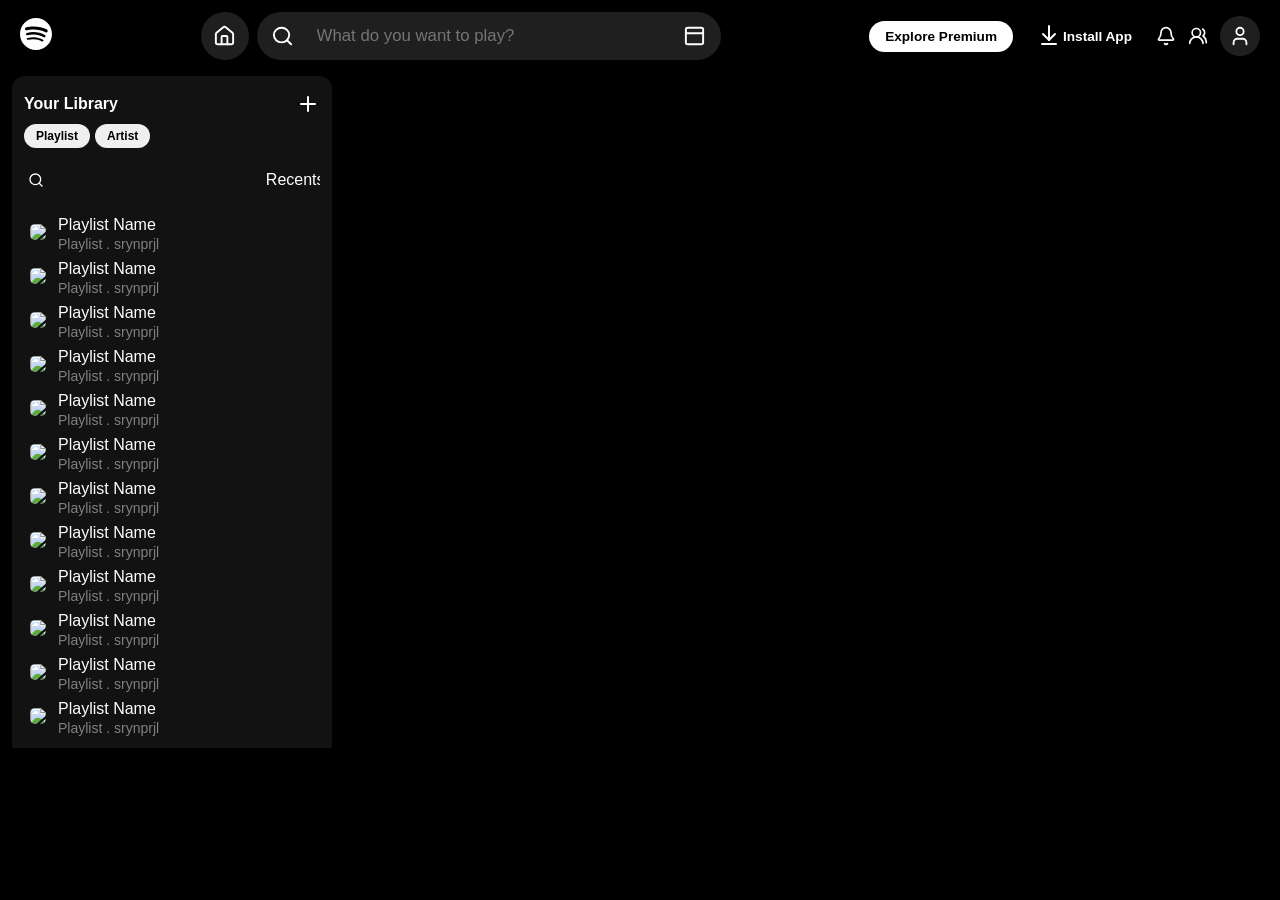
==== html/spotify/index.html @ 6c7f07a3 "[html/spotify] add sidebar" ====
<!DOCTYPE html>
<html lang="en">
    <head>
        <meta charset="UTF-8" />
        <meta name="viewport" content="width=device-width, initial-scale=1.0">
        <link rel="icon" sizes="32x32" type="image/png" href="assets/images/favicon32.png">
        <link rel="icon" sizes="16x16" type="image/png" href="assets/images/favicon16.png">
        <link rel="stylesheet" types="text/css" href="assets/style.css" />
        <title>Spotify - Web Player: Music for everyone</title>
    </head>
    <body>
        <nav class="navbar flex">
            <a href="index.html" class="spotify-logo">
                <img src="assets/images/logo.svg" aria-label="Spotify Logo">
            </a>
            <div class="nav-center flex">
                <button class="home-icon flex" aria-label="home btn" type="button">
                    <img src="assets/icons/home.svg" aria-label="Home Icon"/>
                </button>
                <div class="nav-search flex">
                    <div class="search-icon flex"><img src="assets/icons/search.svg" aria-label="search"/></div>
                    <div class="input"><input type="search" class="searchbar" placeholder="What do you want to play?"/></div>
                    <div class="browse-icon flex"><img src="assets/icons/browse.svg" aria-label="browse" /></div>
                </div>
            </div>
            <div class="right-btn flex">
                <button type="button" class="explore-premium-btn">Explore Premium</button>
                <button type="button" class="install-btn flex" style="gap: 2px;"><span><img src="assets/icons/install.svg" /></span><span>Install App</span></button>
                <button type="button" class="notification-btn flex"><img src="assets/icons/notification.svg" /></button>
                <button type="button" class="friends-btn flex"><img src="assets/icons/friends.svg" /></button>
                <button type="button" class="profile-btn flex"><img src="assets/icons/user.svg"/></button>
            </div>
        </nav>
        <!--Main Body thingy-->
        <main>
            <!--Sidebar-->
            <aside class="sidebar flex" id="playlist-bar">
                <div class="flex" style="flex-direction: column; width: 100%; gap: 8px;">
                    <div class="flex title"><span>Your Library</span><img src="assets/icons/plus.svg" /></div>
                    <div class="btn flex" style="width: 100%;">
                        <button type="button">Playlist</button>
                        <button type="button">Artist</button>
                    </div>
                    <div class="filters">
                        <button class="searchbar"><img src="assets/icons/search.svg" id="sb_search"/><input type="search" id="sb_input" hidden></button>
                        <div class="recent">Recents <img src="assets/icons/list.svg" /></div>
                    </div>
                    <div class="playlist_ctn">
                        <div class="playlist_item">
                            <div class="img" >
                                <img src="https://i.pinimg.com/736x/95/d3/55/95d3559ef5f2597b54479db717d99aef.jpg" />

                            </div>
                            <div class="details">
                                <div class="name">Playlist Name</div>
                                <div class="subtitle">Playlist . srynprjl</div>
                            </div>
                        </div>

                        <!--till here-->
                        <div class="playlist_item">
                            <div class="img" >
                                <img src="https://i.pinimg.com/736x/95/d3/55/95d3559ef5f2597b54479db717d99aef.jpg" />

                            </div>
                            <div class="details">
                                <div class="name">Playlist Name</div>
                                <div class="subtitle">Playlist . srynprjl</div>
                            </div>
                        </div>
                        <div class="playlist_item">
                            <div class="img" >
                                <img src="https://i.pinimg.com/736x/95/d3/55/95d3559ef5f2597b54479db717d99aef.jpg" />

                            </div>
                            <div class="details">
                                <div class="name">Playlist Name</div>
                                <div class="subtitle">Playlist . srynprjl</div>
                            </div>
                        </div>
                        <div class="playlist_item">
                            <div class="img" >
                                <img src="https://i.pinimg.com/736x/95/d3/55/95d3559ef5f2597b54479db717d99aef.jpg" />

                            </div>
                            <div class="details">
                                <div class="name">Playlist Name</div>
                                <div class="subtitle">Playlist . srynprjl</div>
                            </div>
                        </div>
                        <div class="playlist_item">
                            <div class="img" >
                                <img src="https://i.pinimg.com/736x/95/d3/55/95d3559ef5f2597b54479db717d99aef.jpg" />

                            </div>
                            <div class="details">
                                <div class="name">Playlist Name</div>
                                <div class="subtitle">Playlist . srynprjl</div>
                            </div>
                        </div>
                        <div class="playlist_item">
                            <div class="img" >
                                <img src="https://i.pinimg.com/736x/95/d3/55/95d3559ef5f2597b54479db717d99aef.jpg" />

                            </div>
                            <div class="details">
                                <div class="name">Playlist Name</div>
                                <div class="subtitle">Playlist . srynprjl</div>
                            </div>
                        </div>
                        <div class="playlist_item">
                            <div class="img" >
                                <img src="https://i.pinimg.com/736x/95/d3/55/95d3559ef5f2597b54479db717d99aef.jpg" />

                            </div>
                            <div class="details">
                                <div class="name">Playlist Name</div>
                                <div class="subtitle">Playlist . srynprjl</div>
                            </div>
                        </div>
                        <div class="playlist_item">
                            <div class="img" >
                                <img src="https://i.pinimg.com/736x/95/d3/55/95d3559ef5f2597b54479db717d99aef.jpg" />

                            </div>
                            <div class="details">
                                <div class="name">Playlist Name</div>
                                <div class="subtitle">Playlist . srynprjl</div>
                            </div>
                        </div>
                        <div class="playlist_item">
                            <div class="img" >
                                <img src="https://i.pinimg.com/736x/95/d3/55/95d3559ef5f2597b54479db717d99aef.jpg" />

                            </div>
                            <div class="details">
                                <div class="name">Playlist Name</div>
                                <div class="subtitle">Playlist . srynprjl</div>
                            </div>
                        </div>
                        <div class="playlist_item">
                            <div class="img" >
                                <img src="https://i.pinimg.com/736x/95/d3/55/95d3559ef5f2597b54479db717d99aef.jpg" />

                            </div>
                            <div class="details">
                                <div class="name">Playlist Name</div>
                                <div class="subtitle">Playlist . srynprjl</div>
                            </div>
                        </div>
                        <div class="playlist_item">
                            <div class="img" >
                                <img src="https://i.pinimg.com/736x/95/d3/55/95d3559ef5f2597b54479db717d99aef.jpg" />

                            </div>
                            <div class="details">
                                <div class="name">Playlist Name</div>
                                <div class="subtitle">Playlist . srynprjl</div>
                            </div>
                        </div>
                        <div class="playlist_item">
                            <div class="img" >
                                <img src="https://i.pinimg.com/736x/95/d3/55/95d3559ef5f2597b54479db717d99aef.jpg" />

                            </div>
                            <div class="details">
                                <div class="name">Playlist Name</div>
                                <div class="subtitle">Playlist . srynprjl</div>
                            </div>
                        </div>
                    </div>
                </div>
            </aside>
        </main>

        <script src="assets/script.js"></script>
    </body>
</html>
---- html/spotify/assets/style.css ----
@import url('https://fonts.googleapis.com/css2?family=Google+Sans:ital,opsz,wght@0,17..18,400..700;1,17..18,400..700&display=swap');

*{
    margin: 0;
    padding: 0;
    overflow-y: hidden;
}
body{
    background-color: #000;
    padding: 4px;
    font-family: 'Google Sans', 'Lucida Sans', 'Lucida Sans Regular', 'Lucida Grande', 'Lucida Sans Unicode', Geneva, Verdana, sans-serif;
    color: white;
}

input[type="search"]::-webkit-search-cancel-button,
input[type="search"]::-webkit-search-decoration,
input[type="search"]::-webkit-search-results-button,
input[type="search"]::-webkit-search-results-decoration {
  display: none;
}

input[type="search"]::-ms-clear,
input[type="search"]::-ms-reveal {
  display: none;
  width: 0;
  height: 0;
}

.flex{
    display: flex;
    align-items: center;
}

.navbar{
    padding: 8px 16px;
    justify-content: space-between;
}

.spotify-logo{
    img{
        width: 32px;
        cursor: pointer;
    }
}

.nav-center, .right-btn {
    gap: 8px;
}

.nav-search{
    transition: background-color 0.3s ease-in-out, scale 0.3s ease-in-out, border 0.3s ease-in-out;
    border-radius: 500px;
    background-color: #1f1f1f;
}

.home-icon, .search-icon, .browse-icon{
    justify-content: center;
    padding: 0px 2px;
    width: 3rem;
    height: 3rem;
    border: none;
    outline: none;
    border-radius: 50%;
    color: #fff;
    transition: background-color 0.3s ease-in-out, scale 0.3s ease-in-out;
    img {
        width: 1.4rem;
    }
}

.home-icon{
    background-color: #1f1f1f;
}

.search-icon, .browse-icon{
    background-color: none;
}

.home-icon:hover, .nav-search:hover {
    background-color: #2f2f2f;
    outline: 1px solid #3f3f3f;
    cursor: pointer;
}


.input , .searchbar{
    border: none;
    outline: none;
    height: 3rem;
    width: 22rem;
    padding-inline: 4px;
    font-size: 1.05rem;
    background-color: transparent;
    color: white;
}



.explore-premium-btn, .install-btn{
    padding: 8px 16px;
    border: none;
    font-weight: 800;
    font-size: 0.85rem;
    border-radius: 500px;
    cursor: pointer;
}

.explore-premium-btn{
    background-color: white;
    color: black;
}

.install-btn{
    background-color: transparent;
    color: white;
}


.notification-btn, .friends-btn{
    background-color: transparent;
    color: #1f1f1f;
    border: none;
    width: 24px;
    height: 24px;
    img {
        width: 20px;
        height: 20px;
    }
}

.profile-btn{
    width: 40px;
    height: 40px;
    background-color: #1f1f1f;
    border: none;
    border-radius: 500px;
    align-items: center;
    justify-content: center;
    img {
        width: 22px;
    }
}

.explore-premium-btn:hover, .install-btn:hover, .notification-btn:hover, .friends-btn:hover, .profile-btn:hover{
    scale: 1.1;
}

/* Playlist Sidebar */
main{
    padding: 8px;
    height: 100%;
    display: grid;
    grid-template-columns: 20rem auto auto;
    align-items: stretch;
}

.search_active{
    padding: 6px 0px;
    background-color: #2f2f2f;
}

.sidebar {
    padding: 8px 12px;
    border-radius: 13px;
    background-color: #121212;
    height: 100%;
    div{
        .title{
            width: 100%;
            justify-content: space-between;
            font-weight: 800;
        }

        .btn{
            display: flex;
            gap: 5px;
            button{
                border: none;
                border-radius: 500px;
                font-size: 0.75rem;
                font-weight: 600;
                padding: 5px 12px;

            }
        }

        .filters{
            display: flex;
            align-items: center;
            width: 100%;
            justify-content: space-between;
            button{

                display: flex;

                align-items: center;
                img{
                    width: 16px;
                }
                input{
                    width: 8rem;
                    outline: none;
                    border: none;
                    background-color: #2f2f2f;
                    color: white;
                    padding: 6px;
                }
            }
            .recent{
                display: flex;
                gap: 5px;
                img{
                    width: 16px;
                }
            }
        }
    }
}


.playlist_ctn{
    width: 100%;
    max-height: 70dvh;
    overflow-y: scroll;
    .playlist_item:hover,  .active_playlist{
        background-color: #1F1F1F;
    }
    .playlist_item{
        display: flex;
        padding: 4px 6px;
        align-items: center;
        /*align-content: center;*/
        gap: 12px;
        .img img{
            width: 64px;
            border-radius: 5px;
        }
        .details{
            display: flex;
            flex-direction: column;
            gap: 2px;
            .name{
                font-size: 16px;
            }
            .subtitle {
                font-size: 14px;
                color: grey;
            }
        }
    }
}
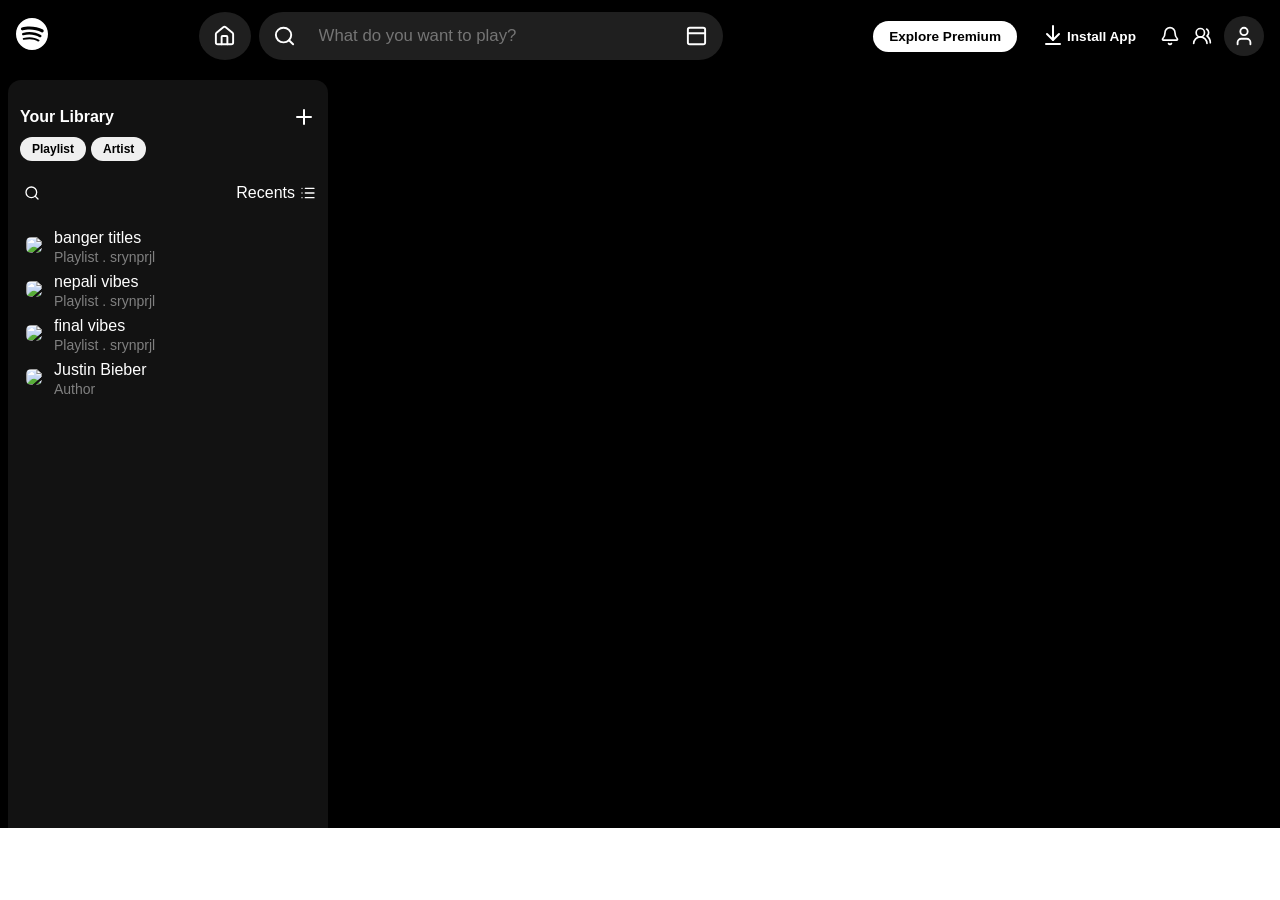
==== commit 0a2c7ec5: "[html/spotify] add dynamic playlist via json" ====
--- a/html/spotify/index.html
+++ b/html/spotify/index.html
@@ -2,13 +2,13 @@
 <html lang="en">
     <head>
         <meta charset="UTF-8" />
-        <meta name="viewport" content="width=device-width, initial-scale=1.0">
+        <meta name="viewport" content="width=device-width, initial-scale=1.0 ">
         <link rel="icon" sizes="32x32" type="image/png" href="assets/images/favicon32.png">
         <link rel="icon" sizes="16x16" type="image/png" href="assets/images/favicon16.png">
         <link rel="stylesheet" types="text/css" href="assets/style.css" />
         <title>Spotify - Web Player: Music for everyone</title>
     </head>
-    <body>
+    <body class="" style="">
         <nav class="navbar flex">
             <a href="index.html" class="spotify-logo">
                 <img src="assets/images/logo.svg" aria-label="Spotify Logo">
@@ -45,133 +45,15 @@
                         <button class="searchbar"><img src="assets/icons/search.svg" id="sb_search"/><input type="search" id="sb_input" hidden></button>
                         <div class="recent">Recents <img src="assets/icons/list.svg" /></div>
                     </div>
-                    <div class="playlist_ctn">
-                        <div class="playlist_item">
-                            <div class="img" >
-                                <img src="https://i.pinimg.com/736x/95/d3/55/95d3559ef5f2597b54479db717d99aef.jpg" />
+                    <div id="playlist_ctn">
 
-                            </div>
-                            <div class="details">
-                                <div class="name">Playlist Name</div>
-                                <div class="subtitle">Playlist . srynprjl</div>
-                            </div>
-                        </div>
-
-                        <!--till here-->
-                        <div class="playlist_item">
-                            <div class="img" >
-                                <img src="https://i.pinimg.com/736x/95/d3/55/95d3559ef5f2597b54479db717d99aef.jpg" />
-
-                            </div>
-                            <div class="details">
-                                <div class="name">Playlist Name</div>
-                                <div class="subtitle">Playlist . srynprjl</div>
-                            </div>
-                        </div>
-                        <div class="playlist_item">
-                            <div class="img" >
-                                <img src="https://i.pinimg.com/736x/95/d3/55/95d3559ef5f2597b54479db717d99aef.jpg" />
-
-                            </div>
-                            <div class="details">
-                                <div class="name">Playlist Name</div>
-                                <div class="subtitle">Playlist . srynprjl</div>
-                            </div>
-                        </div>
-                        <div class="playlist_item">
-                            <div class="img" >
-                                <img src="https://i.pinimg.com/736x/95/d3/55/95d3559ef5f2597b54479db717d99aef.jpg" />
-
-                            </div>
-                            <div class="details">
-                                <div class="name">Playlist Name</div>
-                                <div class="subtitle">Playlist . srynprjl</div>
-                            </div>
-                        </div>
-                        <div class="playlist_item">
-                            <div class="img" >
-                                <img src="https://i.pinimg.com/736x/95/d3/55/95d3559ef5f2597b54479db717d99aef.jpg" />
-
-                            </div>
-                            <div class="details">
-                                <div class="name">Playlist Name</div>
-                                <div class="subtitle">Playlist . srynprjl</div>
-                            </div>
-                        </div>
-                        <div class="playlist_item">
-                            <div class="img" >
-                                <img src="https://i.pinimg.com/736x/95/d3/55/95d3559ef5f2597b54479db717d99aef.jpg" />
-
-                            </div>
-                            <div class="details">
-                                <div class="name">Playlist Name</div>
-                                <div class="subtitle">Playlist . srynprjl</div>
-                            </div>
-                        </div>
-                        <div class="playlist_item">
-                            <div class="img" >
-                                <img src="https://i.pinimg.com/736x/95/d3/55/95d3559ef5f2597b54479db717d99aef.jpg" />
-
-                            </div>
-                            <div class="details">
-                                <div class="name">Playlist Name</div>
-                                <div class="subtitle">Playlist . srynprjl</div>
-                            </div>
-                        </div>
-                        <div class="playlist_item">
-                            <div class="img" >
-                                <img src="https://i.pinimg.com/736x/95/d3/55/95d3559ef5f2597b54479db717d99aef.jpg" />
-
-                            </div>
-                            <div class="details">
-                                <div class="name">Playlist Name</div>
-                                <div class="subtitle">Playlist . srynprjl</div>
-                            </div>
-                        </div>
-                        <div class="playlist_item">
-                            <div class="img" >
-                                <img src="https://i.pinimg.com/736x/95/d3/55/95d3559ef5f2597b54479db717d99aef.jpg" />
-
-                            </div>
-                            <div class="details">
-                                <div class="name">Playlist Name</div>
-                                <div class="subtitle">Playlist . srynprjl</div>
-                            </div>
-                        </div>
-                        <div class="playlist_item">
-                            <div class="img" >
-                                <img src="https://i.pinimg.com/736x/95/d3/55/95d3559ef5f2597b54479db717d99aef.jpg" />
-
-                            </div>
-                            <div class="details">
-                                <div class="name">Playlist Name</div>
-                                <div class="subtitle">Playlist . srynprjl</div>
-                            </div>
-                        </div>
-                        <div class="playlist_item">
-                            <div class="img" >
-                                <img src="https://i.pinimg.com/736x/95/d3/55/95d3559ef5f2597b54479db717d99aef.jpg" />
-
-                            </div>
-                            <div class="details">
-                                <div class="name">Playlist Name</div>
-                                <div class="subtitle">Playlist . srynprjl</div>
-                            </div>
-                        </div>
-                        <div class="playlist_item">
-                            <div class="img" >
-                                <img src="https://i.pinimg.com/736x/95/d3/55/95d3559ef5f2597b54479db717d99aef.jpg" />
-
-                            </div>
-                            <div class="details">
-                                <div class="name">Playlist Name</div>
-                                <div class="subtitle">Playlist . srynprjl</div>
-                            </div>
-                        </div>
                     </div>
                 </div>
             </aside>
         </main>
+        <footer class="playbar">
+
+        </footer>
 
         <script src="assets/script.js"></script>
     </body>
--- a/html/spotify/assets/style.css
+++ b/html/spotify/assets/style.css
@@ -3,13 +3,16 @@
 *{
     margin: 0;
     padding: 0;
-    overflow-y: hidden;
+    /*overflow-y: hidden;*/
+    box-sizing: content-box;
 }
 body{
     background-color: #000;
-    padding: 4px;
     font-family: 'Google Sans', 'Lucida Sans', 'Lucida Sans Regular', 'Lucida Grande', 'Lucida Sans Unicode', Geneva, Verdana, sans-serif;
+    height: 100dvh;
     color: white;
+    display:grid;
+    grid-template-rows: 8vh 84vh 8vh;
 }
 
 input[type="search"]::-webkit-search-cancel-button,
@@ -218,9 +221,10 @@
 }
 
 
-.playlist_ctn{
+#playlist_ctn{
     width: 100%;
-    max-height: 70dvh;
+    min-height: 67dvh;
+    max-height: 67dvh;
     overflow-y: scroll;
     .playlist_item:hover,  .active_playlist{
         background-color: #1F1F1F;
@@ -249,3 +253,10 @@
         }
     }
 }
+
+
+.playbar{
+    width: 100vw;
+    background-color: white;
+    height: 100%;
+}
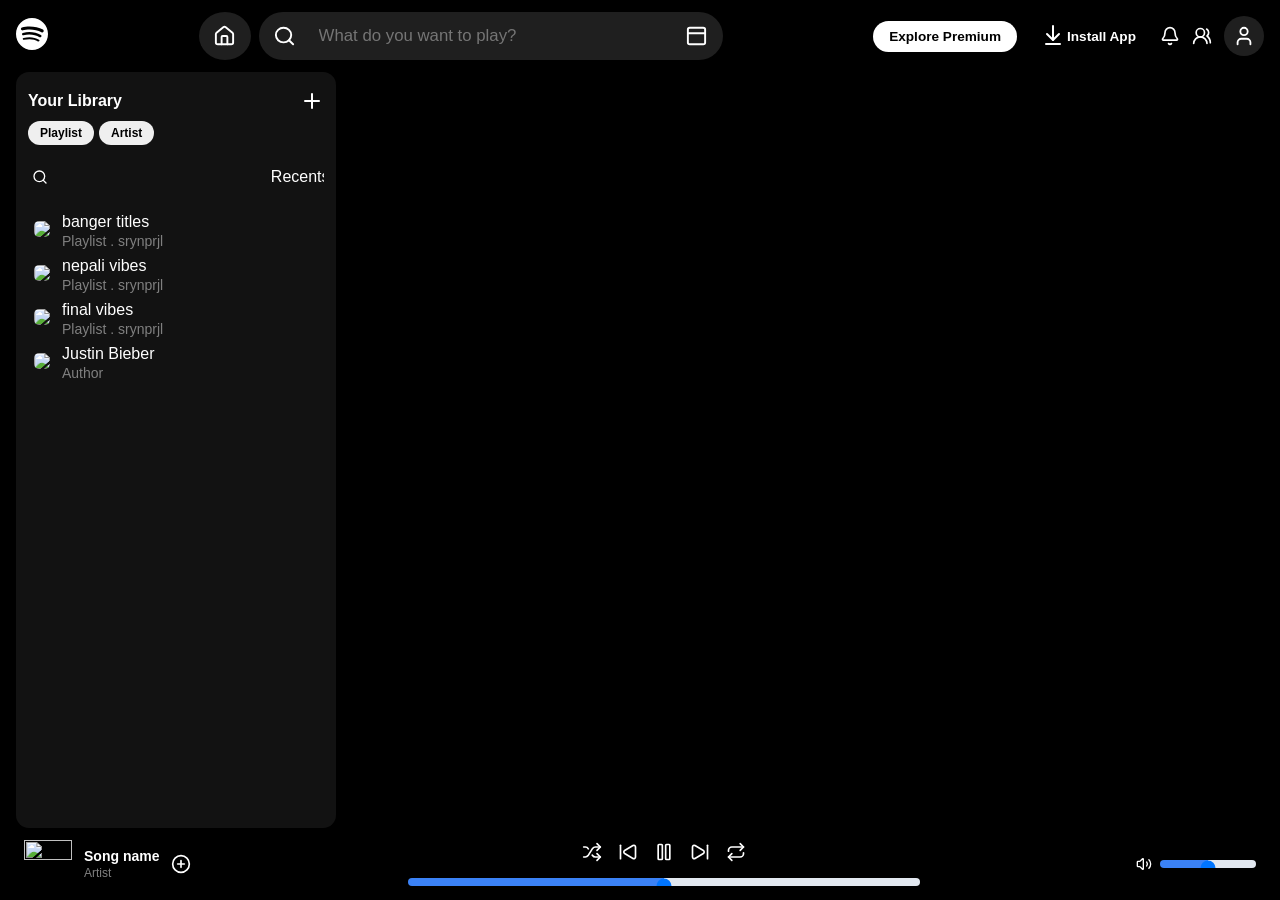
==== commit d1b7158f: "[html/spotify] add playbar" ====
--- a/html/spotify/index.html
+++ b/html/spotify/index.html
@@ -51,8 +51,31 @@
                 </div>
             </aside>
         </main>
+
         <footer class="playbar">
-
+            <div class="details">
+                <img src="https://i.pinimg.com/736x/66/7a/7f/667a7f247077806fbedd7a22e973f77f.jpg"/>
+                <div class="names">
+                    <div class="title">Song name</div>
+                    <div class="artist">Artist</div>
+                </div>
+                <img class="icon" src="assets/icons/plus-circle.svg" />
+                
+            </div>
+            <div class="play">
+                <div class="play_controls">
+                    <img src="assets/icons/shuffle.svg" />
+                    <img src="assets/icons/skip-back.svg" />
+                    <img src="assets/icons/pause.svg" />
+                    <img src="assets/icons/skip-forward.svg" />
+                    <img src="assets/icons/repeat.svg" />
+                </div>
+                <input class="play-range" id="bar" type="range" min="0" max="100"/>
+            </div>
+            <div class="controls flex" style="gap: 8px;">
+                <img id="vol-icon" src="assets/icons/volume-2.svg" />
+                <input class="volume" id="volume" type="range" min="0" max="100"/>
+            </div>
         </footer>
 
         <script src="assets/script.js"></script>
--- a/html/spotify/assets/style.css
+++ b/html/spotify/assets/style.css
@@ -3,7 +3,7 @@
 *{
     margin: 0;
     padding: 0;
-    /*overflow-y: hidden;*/
+    overflow-y: hidden;
     box-sizing: content-box;
 }
 body{
@@ -12,6 +12,7 @@
     height: 100dvh;
     color: white;
     display:grid;
+    grid-template-columns: 100dvw;
     grid-template-rows: 8vh 84vh 8vh;
 }
 
@@ -150,10 +151,10 @@
 
 /* Playlist Sidebar */
 main{
-    padding: 8px;
+    padding: 0px 16px;
     height: 100%;
     display: grid;
-    grid-template-columns: 20rem auto auto;
+    grid-template-columns: 20rem auto;
     align-items: stretch;
 }
 
@@ -166,7 +167,6 @@
     padding: 8px 12px;
     border-radius: 13px;
     background-color: #121212;
-    height: 100%;
     div{
         .title{
             width: 100%;
@@ -226,6 +226,7 @@
     min-height: 67dvh;
     max-height: 67dvh;
     overflow-y: scroll;
+
     .playlist_item:hover,  .active_playlist{
         background-color: #1F1F1F;
     }
@@ -256,7 +257,103 @@
 
 
 .playbar{
-    width: 100vw;
-    background-color: white;
+    background-color: black;
     height: 100%;
-}
+    display: flex;
+    align-items: center;
+    justify-content: space-between;
+    padding: 0px 24px;
+    .play{
+        display: flex;
+        justify-content: center;
+        flex-direction: column;
+        align-items: center;
+        gap: 16px;
+    }
+    .details {
+        display: flex;
+        align-items: center;
+        gap: 12px;
+        img{
+            width: 48px;
+            aspect-ratio: 1;
+        }
+        .names{
+            display: flex;
+            gap: 2px;
+            flex-direction: column;
+        }
+        .title{
+            font-size: 14px;
+            font-weight: 600;
+        }
+        .artist {
+            font-size: 12px;
+            color: grey;
+        }
+        .icon{
+            width: 20px;
+        }
+    }
+
+    .play_controls{
+        display: flex;
+        gap: 16px;
+        img{
+            width: 20px;
+        }
+
+    }
+
+.play-range, .volume {
+    -webkit-appearance: none;
+    appearance: none;
+    width: 32rem;
+    background: transparent;
+}
+
+.volume{
+    width: 6rem;
+}
+
+.play-range:focus,  .volume:focus {
+    outline: none;
+}
+
+.play-range::-webkit-slider-runnable-track, .volume::-webkit-slider-runnable-track {
+    width: 100%;
+    height: 8px;
+    cursor: pointer;
+    background: linear-gradient(to right, #3b82f6 0%, #3b82f6 var(--value, 50%), #e2e8f0 var(--value, 50%), #e2e8f0 100%);
+    border-radius: 4px;
+}
+
+.play-range::-moz-range-track, .volume::-moz-range-track {
+    width: 100%;
+    height: 8px;
+    cursor: pointer;
+    background: linear-gradient(to right, #3b82f6 0%, #3b82f6 var(--value, 50%), #e2e8f0 var(--value, 50%), #e2e8f0 100%);
+    border-radius: 4px;
+}
+
+.play-range::-webkit-slider-thumb, .volume::-webkit-slider-thumb {
+    -webkit-appearance: none;
+    appearance: none;
+    height: 18px;
+    width: 18px;
+    border-radius: 50%;
+    background: #3b82f6;
+    cursor: pointer;
+    margin-top: -5px;
+}
+
+.play-range::-moz-range-thumb, .volume::-moz-range-thumb {
+    height: 18px;
+    width: 18px;
+    border: none;
+    border-radius: 50%;
+    background: #3b82f6;
+    cursor: pointer;
+}
+
+}
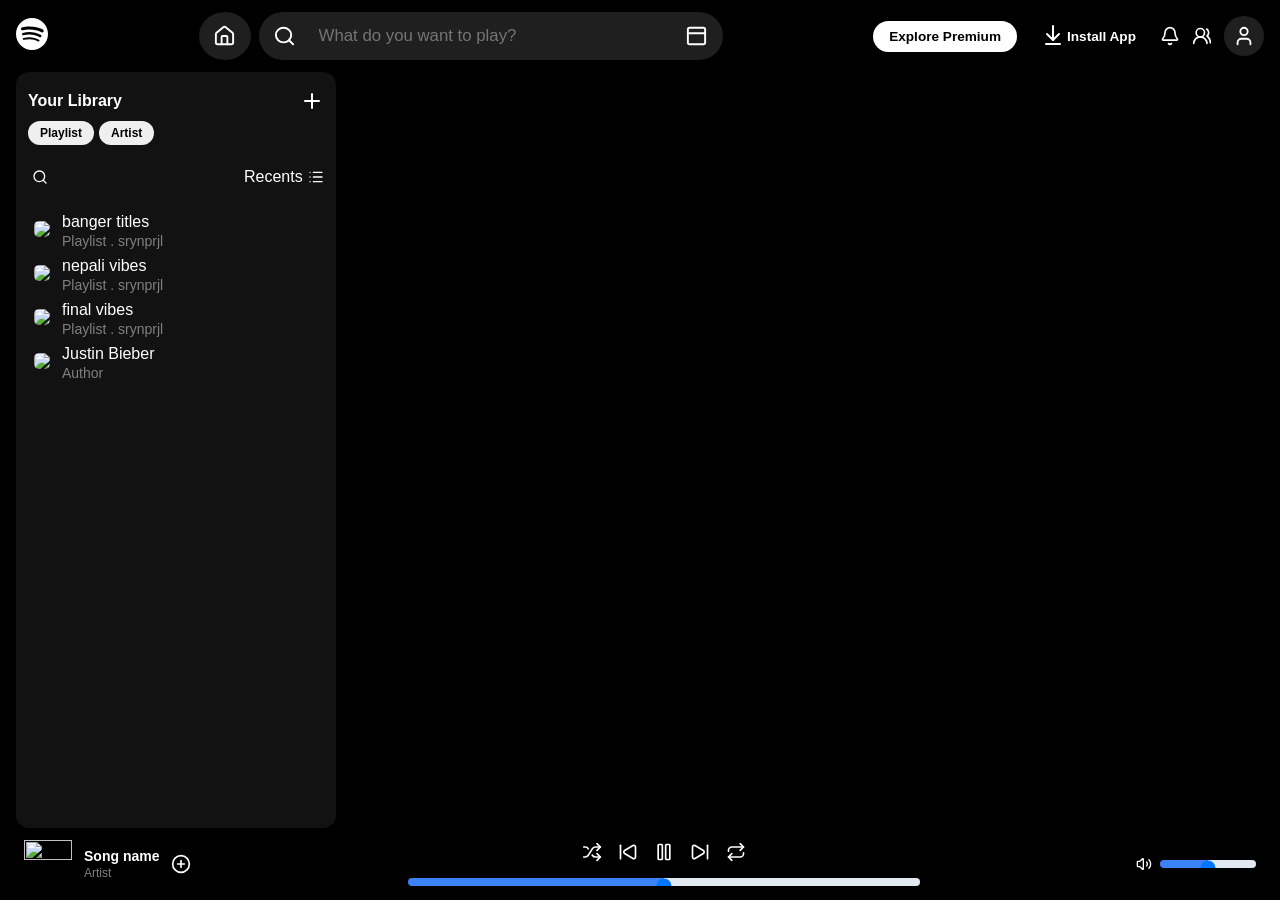
==== commit 0d092ff2: "[html/spotify] fix styling, add song downloader and add functions placeholders" ====
--- a/html/spotify/index.html
+++ b/html/spotify/index.html
@@ -5,21 +5,22 @@
         <meta name="viewport" content="width=device-width, initial-scale=1.0 ">
         <link rel="icon" sizes="32x32" type="image/png" href="assets/images/favicon32.png">
         <link rel="icon" sizes="16x16" type="image/png" href="assets/images/favicon16.png">
-        <link rel="stylesheet" types="text/css" href="assets/style.css" />
+        <link rel="stylesheet" types="text/css" href="assets/style.css">
         <title>Spotify - Web Player: Music for everyone</title>
+
     </head>
-    <body class="" style="">
+    <body>
         <nav class="navbar flex">
             <a href="index.html" class="spotify-logo">
                 <img src="assets/images/logo.svg" aria-label="Spotify Logo">
             </a>
             <div class="nav-center flex">
                 <button class="home-icon flex" aria-label="home btn" type="button">
-                    <img src="assets/icons/home.svg" aria-label="Home Icon"/>
+                    <img src="assets/icons/home.svg" aria-label="Home Icon" />
                 </button>
                 <div class="nav-search flex">
                     <div class="search-icon flex"><img src="assets/icons/search.svg" aria-label="search"/></div>
-                    <div class="input"><input type="search" class="searchbar" placeholder="What do you want to play?"/></div>
+                    <div class="input  top-search"><input type="search" class="searchbar top-search" placeholder="What do you want to play?"/></div>
                     <div class="browse-icon flex"><img src="assets/icons/browse.svg" aria-label="browse" /></div>
                 </div>
             </div>
@@ -35,15 +36,21 @@
         <main>
             <!--Sidebar-->
             <aside class="sidebar flex" id="playlist-bar">
-                <div class="flex" style="flex-direction: column; width: 100%; gap: 8px;">
+                <div class="flex" style="flex-direction: column; gap: 8px;">
                     <div class="flex title"><span>Your Library</span><img src="assets/icons/plus.svg" /></div>
-                    <div class="btn flex" style="width: 100%;">
+                    <div class="btn flex">
                         <button type="button">Playlist</button>
                         <button type="button">Artist</button>
                     </div>
                     <div class="filters">
-                        <button class="searchbar"><img src="assets/icons/search.svg" id="sb_search"/><input type="search" id="sb_input" hidden></button>
-                        <div class="recent">Recents <img src="assets/icons/list.svg" /></div>
+                        <button class="searchbar">
+                            <img src="assets/icons/search.svg" id="sb_search"/>
+                            <input type="search" id="sb_input" hidden>
+                        </button>
+                        <div class="recent">
+                            <span>Recents</span> 
+                            <img src="assets/icons/list.svg" />
+                        </div>
                     </div>
                     <div id="playlist_ctn">
 
@@ -60,7 +67,7 @@
                     <div class="artist">Artist</div>
                 </div>
                 <img class="icon" src="assets/icons/plus-circle.svg" />
-                
+
             </div>
             <div class="play">
                 <div class="play_controls">
--- a/html/spotify/assets/style.css
+++ b/html/spotify/assets/style.css
@@ -91,13 +91,16 @@
     border: none;
     outline: none;
     height: 3rem;
-    width: 22rem;
+    width: 13rem;
     padding-inline: 4px;
     font-size: 1.05rem;
     background-color: transparent;
     color: white;
 }
 
+.top-search{
+    width: 22rem;
+}
 
 
 .explore-premium-btn, .install-btn{
@@ -177,6 +180,7 @@
         .btn{
             display: flex;
             gap: 5px;
+            width: 100%;
             button{
                 border: none;
                 border-radius: 500px;
@@ -191,11 +195,9 @@
             display: flex;
             align-items: center;
             width: 100%;
-            justify-content: space-between;
+            justify-content: space-evenly;
             button{
-
                 display: flex;
-
                 align-items: center;
                 img{
                     width: 16px;
@@ -304,6 +306,9 @@
         }
 
     }
+    .play_controls img:hover{
+        scale: 1.1;
+    }
 
 .play-range, .volume {
     -webkit-appearance: none;
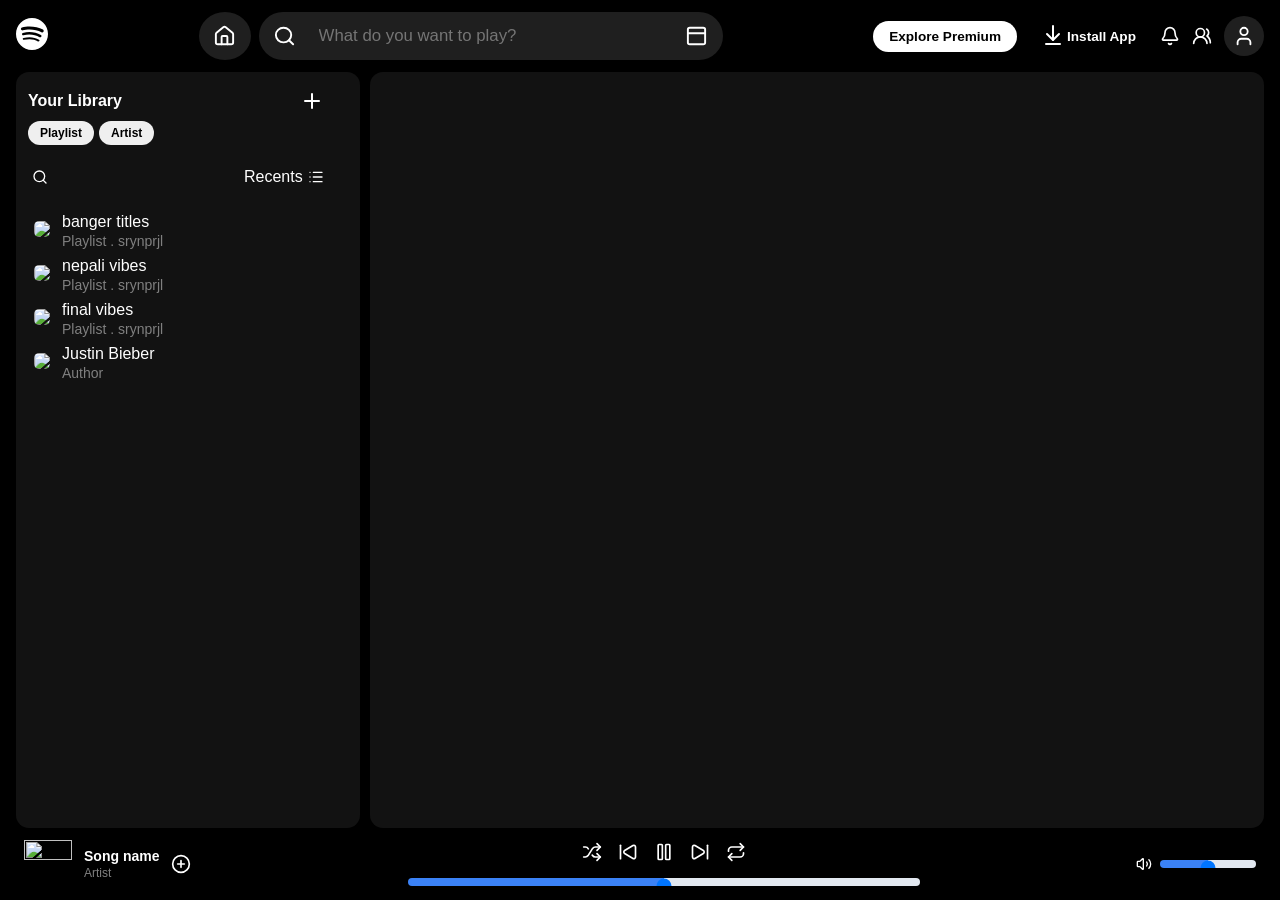
==== commit 323f2df2: "add main index.html" ====
--- a/html/spotify/index.html
+++ b/html/spotify/index.html
@@ -5,9 +5,8 @@
         <meta name="viewport" content="width=device-width, initial-scale=1.0 ">
         <link rel="icon" sizes="32x32" type="image/png" href="assets/images/favicon32.png">
         <link rel="icon" sizes="16x16" type="image/png" href="assets/images/favicon16.png">
-        <link rel="stylesheet" types="text/css" href="assets/style.css">
+        <link rel="stylesheet" types="text/css" href="assets/css/style.css">
         <title>Spotify - Web Player: Music for everyone</title>
-
     </head>
     <body>
         <nav class="navbar flex">
@@ -15,7 +14,7 @@
                 <img src="assets/images/logo.svg" aria-label="Spotify Logo">
             </a>
             <div class="nav-center flex">
-                <button class="home-icon flex" aria-label="home btn" type="button">
+                <button class="home-icon flex" aria-label="home_btn" type="button">
                     <img src="assets/icons/home.svg" aria-label="Home Icon" />
                 </button>
                 <div class="nav-search flex">
@@ -48,7 +47,7 @@
                             <input type="search" id="sb_input" hidden>
                         </button>
                         <div class="recent">
-                            <span>Recents</span> 
+                            <span>Recents</span>
                             <img src="assets/icons/list.svg" />
                         </div>
                     </div>
@@ -57,6 +56,9 @@
                     </div>
                 </div>
             </aside>
+            <section class="mainbody">
+                
+            </section>
         </main>
 
         <footer class="playbar">
@@ -85,6 +87,6 @@
             </div>
         </footer>
 
-        <script src="assets/script.js"></script>
+        <script  src="assets/js/script.js"></script>
     </body>
 </html>
--- a/html/spotify/assets/css/style.css
+++ b/html/spotify/assets/css/style.css
@@ -0,0 +1,372 @@
+@import url('https://fonts.googleapis.com/css2?family=Google+Sans:ital,opsz,wght@0,17..18,400..700;1,17..18,400..700&display=swap');
+
+*{
+    margin: 0;
+    padding: 0;
+    overflow-y: hidden;
+    box-sizing: content-box;
+}
+body{
+    background-color: #000;
+    font-family: 'Google Sans', 'Lucida Sans', 'Lucida Sans Regular', 'Lucida Grande', 'Lucida Sans Unicode', Geneva, Verdana, sans-serif;
+    height: 100dvh;
+    color: white;
+    display:grid;
+    grid-template-columns: 100dvw;
+    grid-template-rows: 8vh 84vh 8vh;
+}
+
+input[type="search"]::-webkit-search-cancel-button,
+input[type="search"]::-webkit-search-decoration,
+input[type="search"]::-webkit-search-results-button,
+input[type="search"]::-webkit-search-results-decoration {
+  display: none;
+}
+
+input[type="search"]::-ms-clear,
+input[type="search"]::-ms-reveal {
+  display: none;
+  width: 0;
+  height: 0;
+}
+
+.flex{
+    display: flex;
+    align-items: center;
+}
+
+.navbar{
+    padding: 8px 16px;
+    justify-content: space-between;
+}
+
+.spotify-logo{
+    img{
+        width: 32px;
+        cursor: pointer;
+    }
+}
+
+.nav-center, .right-btn {
+    gap: 8px;
+}
+
+.nav-search{
+    transition: background-color 0.3s ease-in-out, scale 0.3s ease-in-out, border 0.3s ease-in-out;
+    border-radius: 500px;
+    background-color: #1f1f1f;
+}
+
+.home-icon, .search-icon, .browse-icon{
+    justify-content: center;
+    padding: 0px 2px;
+    width: 3rem;
+    height: 3rem;
+    border: none;
+    outline: none;
+    border-radius: 50%;
+    color: #fff;
+    transition: background-color 0.3s ease-in-out, scale 0.3s ease-in-out;
+    img {
+        width: 1.4rem;
+    }
+}
+
+.home-icon{
+    background-color: #1f1f1f;
+}
+
+.search-icon, .browse-icon{
+    background-color: none;
+}
+
+.home-icon:hover, .nav-search:hover {
+    background-color: #2f2f2f;
+    outline: 1px solid #3f3f3f;
+    cursor: pointer;
+}
+
+
+.input , .searchbar{
+    border: none;
+    outline: none;
+    height: 3rem;
+    width: 13rem;
+    padding-inline: 4px;
+    font-size: 1.05rem;
+    background-color: transparent;
+    color: white;
+}
+
+.top-search{
+    width: 22rem;
+}
+
+
+.explore-premium-btn, .install-btn{
+    padding: 8px 16px;
+    border: none;
+    font-weight: 800;
+    font-size: 0.85rem;
+    border-radius: 500px;
+    cursor: pointer;
+}
+
+.explore-premium-btn{
+    background-color: white;
+    color: black;
+}
+
+.install-btn{
+    background-color: transparent;
+    color: white;
+}
+
+
+.notification-btn, .friends-btn{
+    background-color: transparent;
+    color: #1f1f1f;
+    border: none;
+    width: 24px;
+    height: 24px;
+    img {
+        width: 20px;
+        height: 20px;
+    }
+}
+
+.profile-btn{
+    width: 40px;
+    height: 40px;
+    background-color: #1f1f1f;
+    border: none;
+    border-radius: 500px;
+    align-items: center;
+    justify-content: center;
+    img {
+        width: 22px;
+    }
+}
+
+.explore-premium-btn:hover, .install-btn:hover, .notification-btn:hover, .friends-btn:hover, .profile-btn:hover{
+    scale: 1.1;
+}
+
+/* Playlist Sidebar */
+main{
+    padding: 0px 16px;
+    height: 100%;
+    display: grid;
+    grid-template-columns: max-content auto;
+    gap: 10px;
+    align-items: stretch;
+}
+
+.search_active{
+    padding: 6px 0px;
+    background-color: #2f2f2f;
+}
+
+.sidebar {
+    padding: 8px 12px;
+    width: 20rem;
+    border-radius: 13px;
+    background-color: #121212;
+    div{
+        .title{
+            width: 100%;
+            justify-content: space-between;
+            font-weight: 800;
+        }
+
+        .btn{
+            display: flex;
+            gap: 5px;
+            width: 100%;
+            button{
+                border: none;
+                border-radius: 500px;
+                font-size: 0.75rem;
+                font-weight: 600;
+                padding: 5px 12px;
+
+            }
+        }
+
+        .filters{
+            display: flex;
+            align-items: center;
+            width: 100%;
+            justify-content: space-evenly;
+            button{
+                display: flex;
+                align-items: center;
+                img{
+                    width: 16px;
+                }
+                input{
+                    width: 8rem;
+                    outline: none;
+                    border: none;
+                    background-color: #2f2f2f;
+                    color: white;
+                    padding: 6px;
+                }
+            }
+            .recent{
+                display: flex;
+                gap: 5px;
+                img{
+                    width: 16px;
+                }
+            }
+        }
+    }
+}
+
+
+#playlist_ctn{
+    width: 100%;
+    min-height: 67dvh;
+    max-height: 67dvh;
+    overflow-y: scroll;
+
+    .playlist_item:hover,  .active_playlist{
+        background-color: #1F1F1F;
+    }
+    .playlist_item{
+        display: flex;
+        padding: 4px 6px;
+        align-items: center;
+        /*align-content: center;*/
+        gap: 12px;
+        .img img{
+            width: 64px;
+            border-radius: 5px;
+        }
+        .details{
+            display: flex;
+            flex-direction: column;
+            gap: 2px;
+            .name{
+                font-size: 16px;
+            }
+            .subtitle {
+                font-size: 14px;
+                color: grey;
+            }
+        }
+    }
+}
+
+
+.playbar{
+    background-color: black;
+    height: 100%;
+    display: flex;
+    align-items: center;
+    justify-content: space-between;
+    padding: 0px 24px;
+    .play{
+        display: flex;
+        justify-content: center;
+        flex-direction: column;
+        align-items: center;
+        gap: 16px;
+    }
+    .details {
+        display: flex;
+        align-items: center;
+        gap: 12px;
+        img{
+            width: 48px;
+            aspect-ratio: 1;
+        }
+        .names{
+            display: flex;
+            gap: 2px;
+            flex-direction: column;
+        }
+        .title{
+            font-size: 14px;
+            font-weight: 600;
+        }
+        .artist {
+            font-size: 12px;
+            color: grey;
+        }
+        .icon{
+            width: 20px;
+        }
+    }
+
+    .play_controls{
+        display: flex;
+        gap: 16px;
+        img{
+            width: 20px;
+        }
+
+    }
+    .play_controls img:hover{
+        scale: 1.1;
+    }
+
+.play-range, .volume {
+    -webkit-appearance: none;
+    appearance: none;
+    width: 32rem;
+    background: transparent;
+}
+
+.volume{
+    width: 6rem;
+}
+
+.play-range:focus,  .volume:focus {
+    outline: none;
+}
+
+.play-range::-webkit-slider-runnable-track, .volume::-webkit-slider-runnable-track {
+    width: 100%;
+    height: 8px;
+    cursor: pointer;
+    background: linear-gradient(to right, #3b82f6 0%, #3b82f6 var(--value, 50%), #e2e8f0 var(--value, 50%), #e2e8f0 100%);
+    border-radius: 4px;
+}
+
+.play-range::-moz-range-track, .volume::-moz-range-track {
+    width: 100%;
+    height: 8px;
+    cursor: pointer;
+    background: linear-gradient(to right, #3b82f6 0%, #3b82f6 var(--value, 50%), #e2e8f0 var(--value, 50%), #e2e8f0 100%);
+    border-radius: 4px;
+}
+
+.play-range::-webkit-slider-thumb, .volume::-webkit-slider-thumb {
+    -webkit-appearance: none;
+    appearance: none;
+    height: 18px;
+    width: 18px;
+    border-radius: 50%;
+    background: #3b82f6;
+    cursor: pointer;
+    margin-top: -5px;
+}
+
+.play-range::-moz-range-thumb, .volume::-moz-range-thumb {
+    height: 18px;
+    width: 18px;
+    border: none;
+    border-radius: 50%;
+    background: #3b82f6;
+    cursor: pointer;
+}
+}
+
+section.mainbody{
+    padding: 16px;
+    border-radius: 13px;
+    background-color: #121212;
+    overflow-y: scroll;
+}
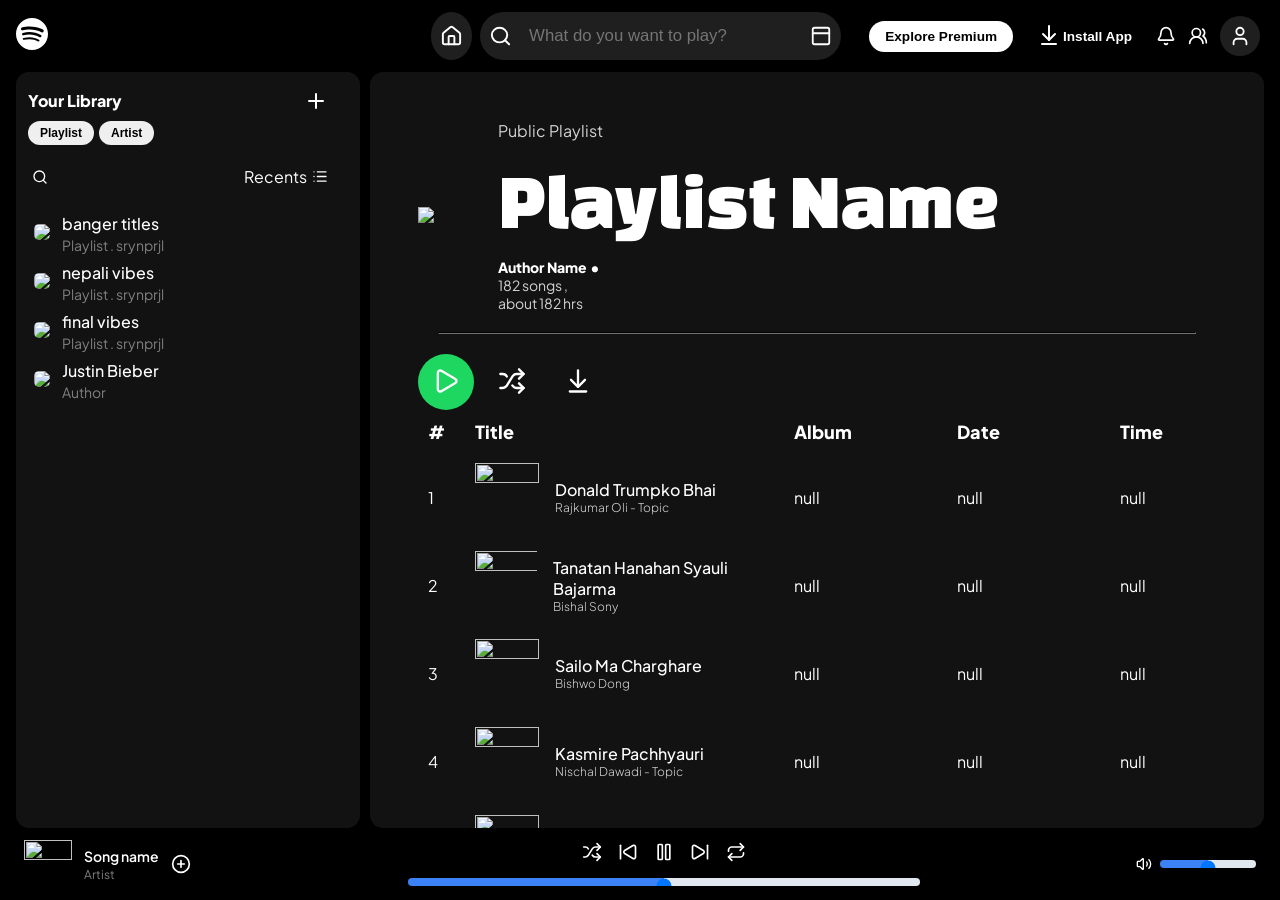
==== commit 12fe54d0: "[html/spotify] add playlist elements" ====
--- a/html/spotify/index.html
+++ b/html/spotify/index.html
@@ -57,7 +57,40 @@
                 </div>
             </aside>
             <section class="mainbody">
-                
+                <div class="playlist-header" style="display: flex;">
+                    <div class="playlist-cover">
+                        <img src="https://static.vecteezy.com/system/resources/thumbnails/009/292/244/small/default-avatar-icon-of-social-media-user-vector.jpg" />
+                    </div>
+                    <div id="playlist-header-items">
+                        <div class="playlist-type">
+                            Public Playlist
+                        </div>
+                        <div class="playlist-name">
+                            Playlist Name
+                        </div>
+                        <div class="playlist-info">
+                            <span class="playlist-author">Author Name •</span> <span class="playlist-songs">182 songs ,</span> <span class="playlist-times">about 182 hrs</span>
+                        </div>
+                    </div>
+                </div>
+                <hr style="margin: 20px; border-color: #1f1f1f;"/>
+                <div class="playlist-controls">
+                    <div class="left">
+                        <button class="play-btn"><img src="assets/icons/play.svg" /></button>
+                        <button class="shuffle-btn"><img src="assets/icons/shuffle.svg"/></button>
+                        <button class="download-btn"><img src="assets/icons/install.svg"/></button>
+                    </div>
+                </div>
+                <div class="title-container">
+                    <div>#</div>
+                    <div>Title</div>
+                    <div>Album</div>
+                    <div>Date</div>
+                    <div>Time</div>
+                </div>
+                <div id="playlist-songs">
+
+                </div>
             </section>
         </main>
 
@@ -75,7 +108,7 @@
                 <div class="play_controls">
                     <img src="assets/icons/shuffle.svg" />
                     <img src="assets/icons/skip-back.svg" />
-                    <img src="assets/icons/pause.svg" />
+                    <img src="assets/icons/pause.svg"/>
                     <img src="assets/icons/skip-forward.svg" />
                     <img src="assets/icons/repeat.svg" />
                 </div>
--- a/html/spotify/assets/css/style.css
+++ b/html/spotify/assets/css/style.css
@@ -1,14 +1,19 @@
-@import url('https://fonts.googleapis.com/css2?family=Google+Sans:ital,opsz,wght@0,17..18,400..700;1,17..18,400..700&display=swap');
+@import url('https://fonts.googleapis.com/css2?family=Changa+One:ital@0;1&family=Google+Sans:ital,opsz,wght@0,17..18,400..700;1,17..18,400..700&family=Plus+Jakarta+Sans:ital,wght@0,200..800;1,200..800&display=swap');
+
+*::-webkit-scrollbar {
+  display: none !important;
+}
 
 *{
     margin: 0;
     padding: 0;
     overflow-y: hidden;
     box-sizing: content-box;
+    scrollbar-width: none !important;
 }
 body{
     background-color: #000;
-    font-family: 'Google Sans', 'Lucida Sans', 'Lucida Sans Regular', 'Lucida Grande', 'Lucida Sans Unicode', Geneva, Verdana, sans-serif;
+    font-family: 'Plus Jakarta Sans','Google Sans', 'Lucida Sans', 'Lucida Sans Regular', 'Lucida Grande', 'Lucida Sans Unicode', Geneva, Verdana, sans-serif;
     height: 100dvh;
     color: white;
     display:grid;
@@ -45,10 +50,17 @@
         width: 32px;
         cursor: pointer;
     }
+width: 100%;
 }
 
 .nav-center, .right-btn {
     gap: 8px;
+    width: 100%;
+    padding: 4px;
+}
+.right-btn{
+    width: 100%;
+    justify-content: flex-end;
 }
 
 .nav-search{
@@ -250,6 +262,7 @@
             gap: 2px;
             .name{
                 font-size: 16px;
+                font-weight: 500;
             }
             .subtitle {
                 font-size: 14px;
@@ -365,8 +378,136 @@
 }
 
 section.mainbody{
-    padding: 16px;
+    padding: 3rem;
     border-radius: 13px;
     background-color: #121212;
     overflow-y: scroll;
 }
+
+
+/*playlist page*/
+.playlist-cover{
+    img{
+        width: 200px;
+    }
+}
+
+.playlist-header{
+    display: flex;
+    align-items: center;
+    gap: 4rem;
+}
+
+
+#playlist-header-items{
+    display: flex;
+    flex-direction: column;
+    gap: 16px;
+    .playlist-type{
+        font-size: 16px;
+        color: lightgray;
+    }
+
+    .playlist-name{
+        font-size: 5rem;
+        font-family: 'Changa One';
+    }
+
+    .playlist-info{
+        font-size: 14px;
+    }
+
+    .playlist-author{
+        font-weight: 900;
+    }
+
+    .playlist-songs, .playlist-times{
+        color: lightgray;
+    }
+}
+
+.playlist-controls{
+    display: flex;
+    justify-content: space-between;
+    align-items: center;
+    .left{
+        display: flex;
+        gap: 10px;
+    }
+    button.play-btn, button.shuffle-btn, button.download-btn{
+        width: 56px;
+        aspect-ratio: 1;
+        background-color: #1ed760;
+        border-radius: 500px;
+        img{
+            width: 28px;
+        }
+        border: none;
+        outline: none;
+    }
+    button.play-btn:hover{
+        background-color: #1ef860;
+    }
+    button.shuffle-btn:hover, button.download-btn:hover{
+        scale: 1.05;
+    }
+    button.shuffle-btn, button.download-btn{
+        background-color: transparent;
+
+    }
+}
+
+.playlist-songs{
+    display: flex;
+    flex-direction: column;
+    gap: 100px;
+}
+
+.title-container{
+    display: grid;
+    grid-template-columns: 5% 40% 20% 20% 15%;
+    gap: 1%;
+    padding: 10px;
+    font-weight: 900;
+    font-size: large;
+}
+
+.song-container{
+    display: grid;
+    grid-template-columns: 5% 40% 20% 20% 15%;
+    gap: 1%;
+    padding: 10px;
+    align-items: center;
+}
+
+.song-img{
+    width: 64px;
+    aspect-ratio: 1;
+    object-fit: cover;
+}
+
+.song-title{
+    font-size: 16px;
+    font-weight: 500;
+    gap: 8px;
+}
+
+.song-artist{
+    font-size: 12px;
+    font-weight: 300;
+    color: lightgray;
+    cursor: pointer;
+}
+
+.song-artist:hover{
+    text-decoration: underline;
+}
+
+.song-title{
+    align-items: center;
+    gap: 1rem;
+}
+
+.song-container:hover{
+    background-color: #1f1f1f;
+}
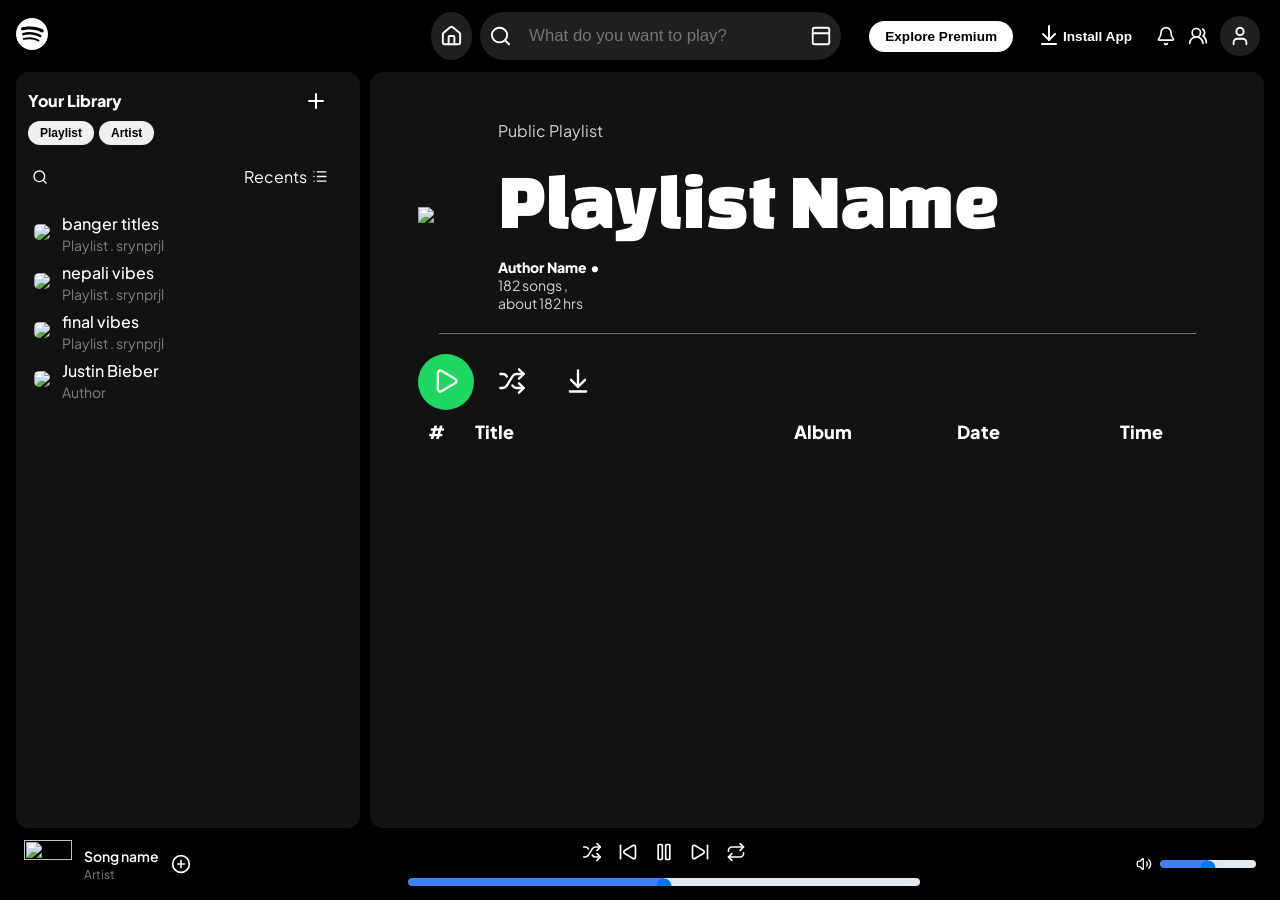
==== commit c4498d45: "[html/spotify] modulate js file" ====
--- a/html/spotify/index.html
+++ b/html/spotify/index.html
@@ -121,5 +121,6 @@
         </footer>
 
         <script  src="assets/js/script.js"></script>
+        <script  src="assets/js/playlist.js"></script>
     </body>
 </html>
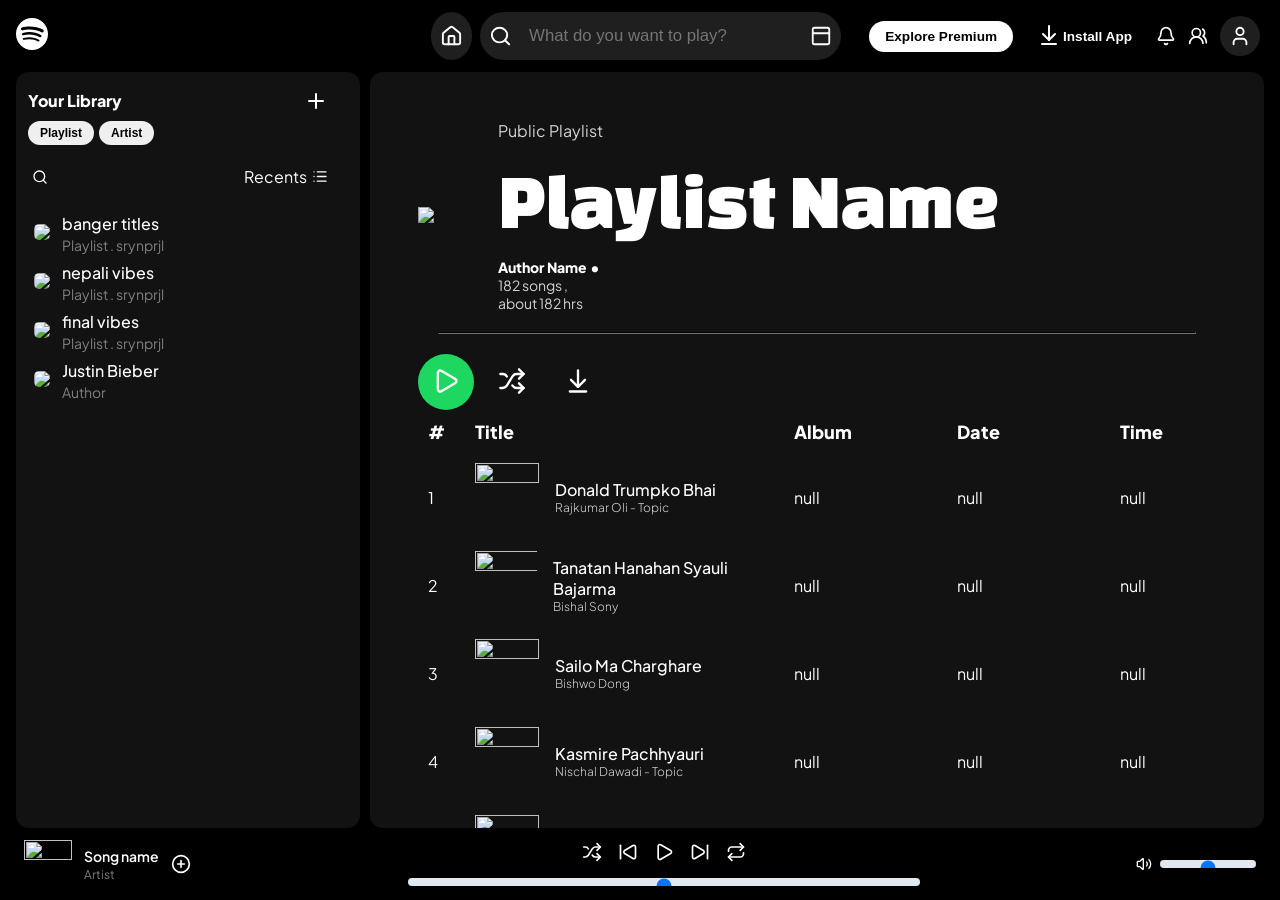
==== commit d1b578de: "[html/spotify] add playbar working mechanism" ====
--- a/html/spotify/index.html
+++ b/html/spotify/index.html
@@ -76,8 +76,8 @@
                 <hr style="margin: 20px; border-color: #1f1f1f;"/>
                 <div class="playlist-controls">
                     <div class="left">
-                        <button class="play-btn"><img src="assets/icons/play.svg" /></button>
-                        <button class="shuffle-btn"><img src="assets/icons/shuffle.svg"/></button>
+                        <button id="playlistPlay" class="play-btn"><img src="assets/icons/play.svg" /></button>
+                        <button id="playlistShuffle" class="shuffle-btn"><img src="assets/icons/shuffle.svg"/></button>
                         <button class="download-btn"><img src="assets/icons/install.svg"/></button>
                     </div>
                 </div>
@@ -96,23 +96,23 @@
 
         <footer class="playbar">
             <div class="details">
-                <img src="https://i.pinimg.com/736x/66/7a/7f/667a7f247077806fbedd7a22e973f77f.jpg"/>
+                <img id="playbar-img" src="https://i.pinimg.com/736x/66/7a/7f/667a7f247077806fbedd7a22e973f77f.jpg"/>
                 <div class="names">
-                    <div class="title">Song name</div>
-                    <div class="artist">Artist</div>
+                    <div class="title" id="playbar-title">Song name</div>
+                    <div class="artist" id="playbar-artist">Artist</div>
                 </div>
                 <img class="icon" src="assets/icons/plus-circle.svg" />
 
             </div>
             <div class="play">
                 <div class="play_controls">
-                    <img src="assets/icons/shuffle.svg" />
-                    <img src="assets/icons/skip-back.svg" />
-                    <img src="assets/icons/pause.svg"/>
-                    <img src="assets/icons/skip-forward.svg" />
-                    <img src="assets/icons/repeat.svg" />
+                    <img id="playShuffle" src="assets/icons/shuffle.svg" />
+                    <img id="playPrev" src="assets/icons/skip-back.svg" />
+                    <img id="playPause" src="assets/icons/play.svg"/>
+                    <img id="playNext" src="assets/icons/skip-forward.svg" />
+                    <img id="playRepeat" src="assets/icons/repeat.svg" />
                 </div>
-                <input class="play-range" id="bar" type="range" min="0" max="100"/>
+                <input class="play-range" id="playbar" type="range" min="0" max="100"/>
             </div>
             <div class="controls flex" style="gap: 8px;">
                 <img id="vol-icon" src="assets/icons/volume-2.svg" />
@@ -122,5 +122,6 @@
 
         <script  src="assets/js/script.js"></script>
         <script  src="assets/js/playlist.js"></script>
+        <script  src="assets/js/songs.js"></script>
     </body>
 </html>
--- a/html/spotify/assets/css/style.css
+++ b/html/spotify/assets/css/style.css
@@ -344,7 +344,7 @@
     width: 100%;
     height: 8px;
     cursor: pointer;
-    background: linear-gradient(to right, #3b82f6 0%, #3b82f6 var(--value, 50%), #e2e8f0 var(--value, 50%), #e2e8f0 100%);
+    background: linear-gradient(to right, #3b82f6 0%, #3b82f6 var(--value, 0%), #e2e8f0 var(--value, 00%), #e2e8f0 100%);
     border-radius: 4px;
 }
 
@@ -352,7 +352,7 @@
     width: 100%;
     height: 8px;
     cursor: pointer;
-    background: linear-gradient(to right, #3b82f6 0%, #3b82f6 var(--value, 50%), #e2e8f0 var(--value, 50%), #e2e8f0 100%);
+    background: linear-gradient(to right, #3b82f6 0%, #3b82f6 var(--value, 70%), #e2e8f0 var(--value, 70%), #e2e8f0 100%);
     border-radius: 4px;
 }
 
